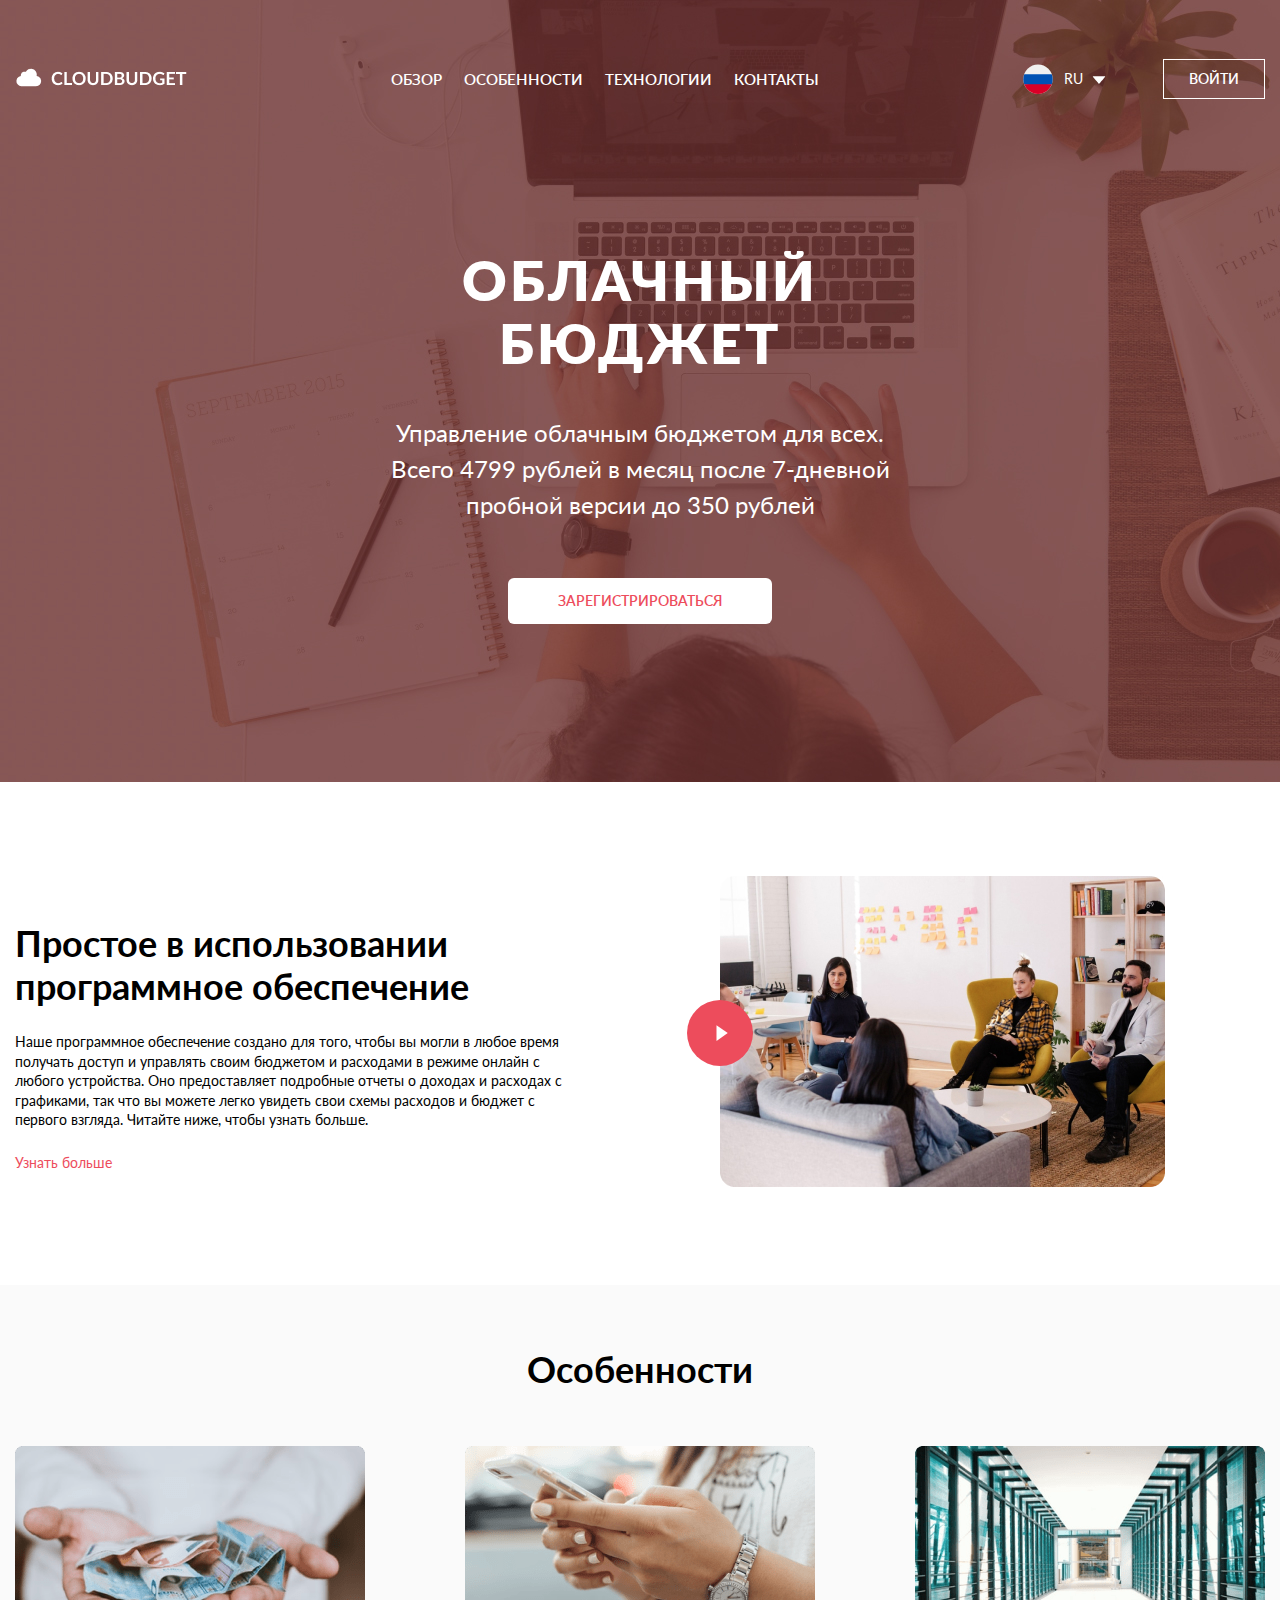
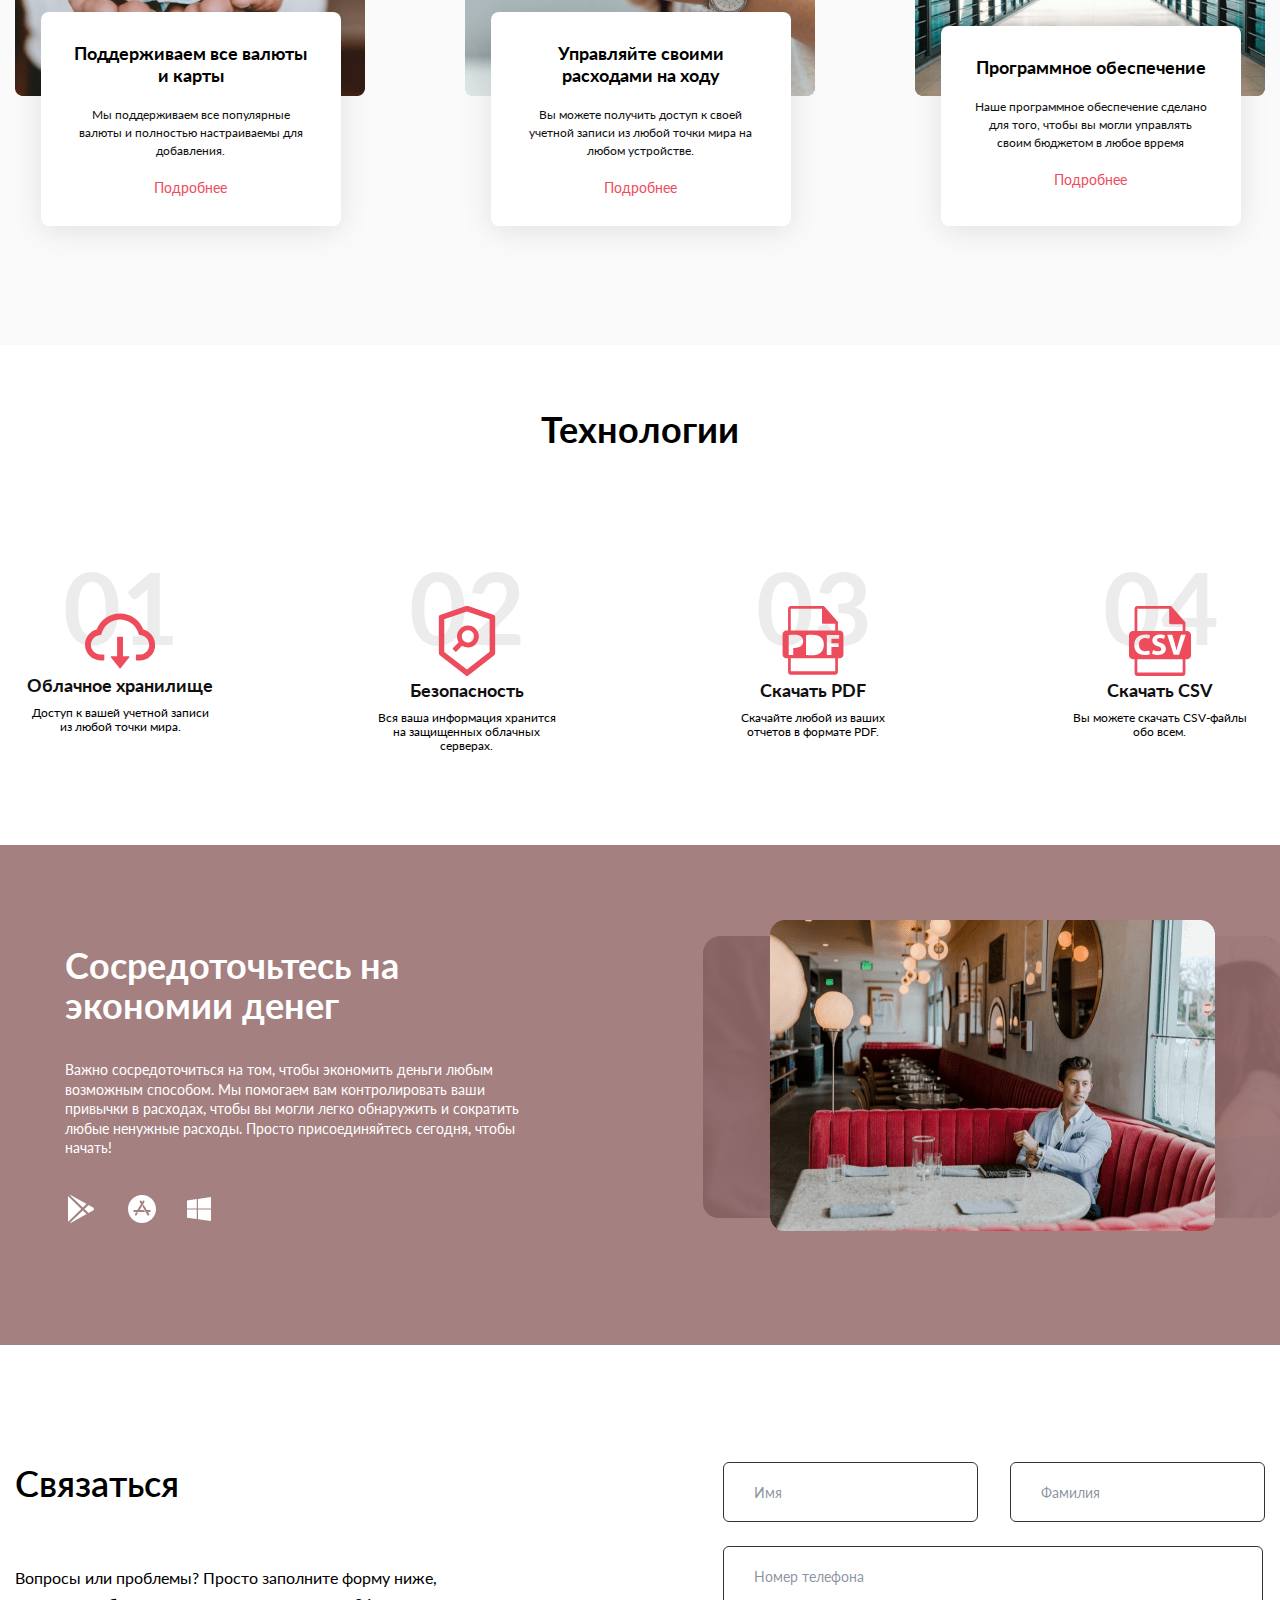
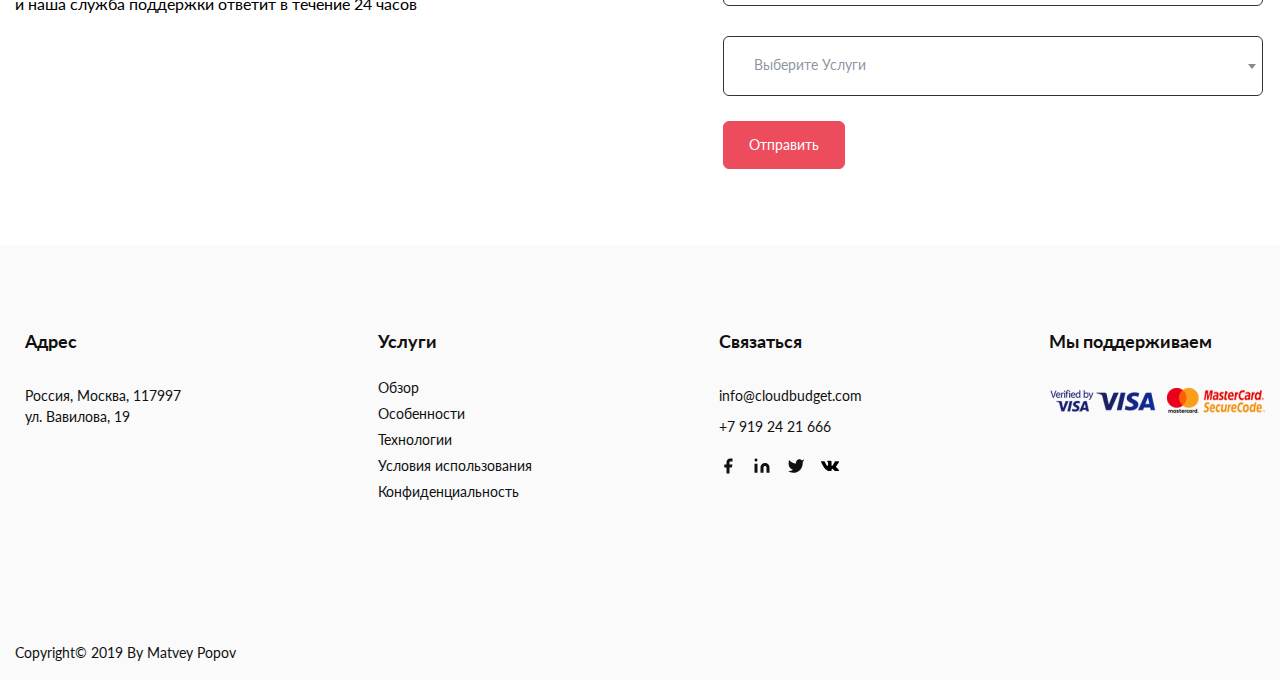
==== index-ru.html @ f01ffad4 "add localization" ====
<!DOCTYPE html>
<html lang="ru">

<head>
    <meta charset="UTF-8">
    <meta name="viewport" content="width=device-width, initial-scale=1.0">
    <meta http-equiv="X-UA-Compatible" content="ie=edge">
    <title>CloudBadget</title>
    <link href="https://fonts.googleapis.com/css?family=Lato:400,700,900&display=swap" rel="stylesheet">
    <link rel="stylesheet" href="css/select2.min.css">
    <link rel="stylesheet" href="css/normalize.css">
    <link rel="stylesheet" href="css/style.css">
</head>

<body>
    <div class="wrapper">
        <div class="content">
            <header class="header" style="background-image: url('img/content/header-bg.jpg');">
                <div class="container-fluid">
                    <div class="header__inner">
                        <a href="#"><img src="img/logo.png" alt="logotype" class="header__logo"></a>
                        <ul class="header__menu">
                            <li class="header__menu-item"><a href="#">Обзор</a></li>
                            <li class="header__menu-item"><a href="#">Особенности</a></li>
                            <li class="header__menu-item"><a href="#">Технологии</a></li>
                            <li class="header__menu-item"><a href="#">Контакты</a></li>
                        </ul>
                        <div class="flex-container">
                            <div class="header__localization">
                                <div class="header__localization-flag"><img src="img/content/russia.svg"
                                        alt="russia flag">
                                </div>
                                <span class="header__localization-lang">RU</span>
                                <div class="header__localization-arrow"><img src="img/arrow-down.png" alt="arrow-down">
                                </div>

                                <div class="dropdown-content">
                                    <div class="dropdown-flag"><img src="img/us-flag.svg" alt="usa flag">
                                    </div>
                                    <a href="index.html" class="dropdown-lang">EN</a>
                                </div>

                            </div>
                            <button class="header__btn btn" type="button">Войти</button>
                        </div>
                    </div>
                    <div class="header__info ru">
                        <div class="header__info-title ru">Облачный Бюджет</div>
                        <div class="header__info-text">
                            Управление облачным бюджетом для всех. <br>Всего 4799 рублей в месяц после 7-дневной пробной
                            версии до 350 рублей

                        </div>
                        <button type="button" class="header__info-btn btn ru">Зарегистрироваться</button>
                    </div>
                </div>
            </header>
            <section class="overview">
                <div class="container-fluid">
                    <div class="overview__inner">
                        <div class="overview__info ru">
                            <div class="overview__info-title">
                                Простое в использовании программное обеспечение
                            </div>
                            <div class="overview__info-text">
                                Наше программное обеспечение создано для того, чтобы вы могли в любое время получать
                                доступ и управлять своим бюджетом и расходами в режиме онлайн с любого устройства. Оно
                                предоставляет подробные отчеты о доходах и расходах с графиками, так что вы можете легко
                                увидеть свои схемы расходов и бюджет с первого взгляда. Читайте ниже, чтобы узнать
                                больше.
                            </div>
                            <a class="overview__info-link" href="#">Узнать больше</a>
                        </div>
                        <div class="overview__iframe">
                            <img class="overview__iframe-preview" src="img/content/video-bg.jpg" alt="preview">
                            <button class="overview__iframe-btn" type="button"></button>
                        </div>
                    </div>
                </div>
            </section>
            <section class="features">
                <div class="container-fluid">
                    <div class="title">
                        Особенности
                    </div>
                    <div class="features__items">

                        <div class="feature__item">
                            <img src="img/content/feature1.png" class="feature__item-img img">
                            <div class="feature__info">
                                <div class="feature__info-title">
                                    Поддерживаем все валюты и карты
                                </div>
                                <div class="feature__info-text">
                                    Мы поддерживаем все популярные валюты и полностью настраиваемы для добавления.
                                </div>
                                <a href="#" class="feature__info-link">Подробнее</a>
                            </div>
                        </div>

                        <div class="feature__item">
                            <img src="img/content/feature2.png" class="feature__item-img img">
                            <div class="feature__info">
                                <div class="feature__info-title">
                                    Управляйте своими расходами на ходу
                                </div>
                                <div class="feature__info-text">
                                    Вы можете получить доступ к своей учетной записи из любой точки мира на любом
                                    устройстве.
                                </div>
                                <a href="#" class="feature__info-link">Подробнее</a>
                            </div>
                        </div>

                        <div class="feature__item">
                            <img src="img/content/feature3.png" class="feature__item-img img">
                            <div class="feature__info">
                                <div class="feature__info-title">
                                    Программное обеспечение
                                </div>
                                <div class="feature__info-text">
                                    Наше программное обеспечение сделано для того, чтобы вы могли
                                    управлять своим бюджетом в любое врремя
                                </div>
                                <a href="#" class="feature__info-link">Подробнее</a>
                            </div>
                        </div>

                    </div>
                </div>
            </section>
            <section class="technology">
                <div class="container-fluid">
                    <div class="title technology-title">
                        Технологии
                    </div>
                    <div class="technology__items">

                        <div class="technology__item">
                            <span class="technology__item-number">01</span>
                            <img class="technology__item-img img" src="img/content/cloud.svg" alt="cloud storage">
                            <div class="technology__item-title ru">
                                Облачное хранилище
                            </div>
                            <div class="technology__item-text">
                                Доступ к вашей учетной записи из любой точки мира.
                            </div>
                        </div>

                        <div class="technology__item">
                            <span class="technology__item-number">02</span>
                            <img class="technology__item-img img" src="img/content/secure.svg" alt="cloud storage">
                            <div class="technology__item-title">
                                Безопасность
                            </div>
                            <div class="technology__item-text">
                                Вся ваша информация хранится на защищенных облачных серверах.
                            </div>
                        </div>

                        <div class="technology__item">
                            <span class="technology__item-number">03</span>
                            <img class="technology__item-img img" src="img/content/pdf.svg" alt="cloud storage">
                            <div class="technology__item-title">
                                Скачать PDF
                            </div>
                            <div class="technology__item-text">
                                Скачайте любой из ваших отчетов в формате PDF.
                            </div>
                        </div>

                        <div class="technology__item">
                            <span class="technology__item-number">04</span>
                            <img class="technology__item-img img" src="img/content/csv.svg" alt="cloud storage">
                            <div class="technology__item-title">
                                Скачать CSV
                            </div>
                            <div class="technology__item-text">
                                Вы можете скачать CSV-файлы обо всем.
                            </div>
                        </div>

                    </div>
                </div>
            </section>
            <section class="join">
                <div class="container-fluid">
                    <div class="join__inner">
                        <div class="join__info">
                            <div class="join__info-title">
                                Сосредоточьтесь на экономии денег
                            </div>
                            <div class="join__info-text">
                                Важно сосредоточиться на том, чтобы экономить деньги любым возможным способом. Мы
                                помогаем вам контролировать ваши привычки в расходах, чтобы вы могли легко обнаружить и
                                сократить любые ненужные расходы. Просто присоединяйтесь сегодня, чтобы начать!
                            </div>
                            <div class="join__info-icons">
                                <ul class="icons__list">
                                    <li style="background-image: url('img/content/google.svg');"
                                        class="icons__list-item"><a href="#"></a></li>
                                    <li style="background-image: url('img/content/apple.svg');"
                                        class="icons__list-item"><a href="#"></a></li>
                                    <li style="background-image: url('img/content/windows.svg'); width: 28px; height: 28px;"
                                        class="icons__list-item"><a href="#"></a></li>
                                </ul>
                            </div>
                        </div>
                        <div class="img-wrapper">
                            <img class="join__img-main" src="img/content/join1.png">
                        </div>
                    </div>
                </div>
            </section>
            <section class="contact">
                <div class="container-fluid">
                    <div class="contact__inner">
                        <div class="contact__info">
                            <div class="contact__info-title">
                                Связаться
                            </div>
                            <div class="contact__info-text ru">
                                Вопросы или проблемы? Просто заполните форму ниже, и наша служба поддержки ответит в
                                течение 24 часов
                            </div>
                        </div>
                        <form class="contact__form">

                            <label>
                                <input class="medium-field mr-1" type="text" placeholder="Имя">
                            </label>
                            <label>
                                <input class="medium-field" type="text" placeholder="Фамилия">
                            </label>

                            <label>
                                <input class="lg-field" type="tel" placeholder="Номер телефона" style="display: block">
                            </label>
                            <label>
                                <select name="Services" id="select" class="ru">
                                    <option value=""></option>
                                    <option value="overview">Обзор</option>
                                    <option value="features">Особенности</option>
                                    <option value="technology">Технологии</option>
                                </select>
                            </label>
                            <label>
                                <button class="contact__form-btn" type="submit" style="display:block">Отправить</button>
                            </label>
                        </form>
                    </div>
                </div>
            </section>
        </div>
        <div class="footer">
            <footer class="footer">
                <div class="container-fluid">
                    <div class="footer__inner">

                        <div class="footer__address">
                            <div class="footer-title">
                                Адрес
                            </div>
                            <div class="footer__address-text">
                                Россия, Москва, 117997 <br>
                                ул. Вавилова, 19 <br>
                            </div>
                        </div>

                        <div class="footer__services">
                            <div class="footer-title">
                                Услуги
                            </div>
                            <ul class="footer__services-menu">
                                <li class="services-menu__item"><a href="#">Обзор</a></li>
                                <li class="services-menu__item"><a href="#">Особенности</a></li>
                                <li class="services-menu__item"><a href="#">Технологии</a></li>
                                <li class="services-menu__item"><a href="#">Условия использования</a></li>
                                <li class="services-menu__item"><a href="#">
                                        Конфиденциальность</a></li>
                            </ul>
                        </div>

                        <div class="footer__contact">
                            <div class="footer-title">

                                Связаться
                            </div>
                            <div class="footer__contact-text">
                                info@cloudbudget.com
                            </div>
                            <div class="footer__contact-phone">
                                +7 919 24 21 666
                            </div>
                            <div class="footer__contact-icons">
                                <a class="footer__contact-icon" href="#"><img src="img/content/facebook.svg"
                                        alt="facebook"></a>
                                <a class="footer__contact-icon" href="#"><img src="img/content/linkedin.svg"
                                        alt="inkedin"></a>
                                <a class="footer__contact-icon" href="#"><img src="img/content/twitter.svg"
                                        alt="twitter"></a>
                                <a class="footer__contact-icon" href="#"><img src="img/content/vk.svg" alt="vk"></a>
                            </div>
                        </div>

                        <div class="footer__support">
                            <div class="footer-title">

                                Мы поддерживаем
                            </div>
                            <div class="footer__support-icons">
                                <img src="img/content/cards.png" alt="supported cards">
                            </div>
                        </div>

                    </div>
                    <p class="copyright">Copyright&copy; 2019 By Matvey Popov</p>
                </div>
            </footer>
        </div>
    </div>

    <script src="https://ajax.googleapis.com/ajax/libs/jquery/3.4.1/jquery.min.js"></script>
    <script src="js/select2.min.js"></script>
    <script src="js/main.js"></script>
</body>

</html>
---- css/style.css ----
html{-webkit-box-sizing:border-box;box-sizing:border-box;height:100%}*,:after,:before{-webkit-box-sizing:inherit;box-sizing:inherit}body{font-family:"Lato", sans-serif;font-weight:400;font-size:14px;height:100%}li{display:inline-block}ul{padding:0;margin:0}a{text-decoration:none;color:#ED4C5C}img{display:inline-block}.wrapper{display:-webkit-box;display:-ms-flexbox;display:flex;-webkit-box-orient:vertical;-webkit-box-direction:normal;-ms-flex-direction:column;flex-direction:column;min-height:100%}.content{-webkit-box-flex:1;-ms-flex:1 0 auto;flex:1 0 auto}.footer{-webkit-box-flex:0;-ms-flex:0 0 auto;flex:0 0 auto}.container-fluid{max-width:1440px;margin:0 auto;padding:0 15px}.title{font-size:36px;line-height:43px;font-weight:700;text-align:center;padding:63px 0 55px}.img{background-position:center center;background-size:cover;background-repeat:no-repeat}.mr-1{margin-right:28px}.footer-title{font-size:18px;line-height:22px;font-weight:700;margin-top:85px;margin-bottom:33px}.rotate{-webkit-transition:all 0.4s ease-in-out;-o-transition:all 0.4s ease-in-out;transition:all 0.4s ease-in-out;-webkit-transform:rotate(180deg);-ms-transform:rotate(180deg);transform:rotate(180deg)}.header{min-height:782px;background-position:center center;background-size:cover;background-repeat:no-repeat;color:#fff}.header__inner{display:-webkit-box;display:-ms-flexbox;display:flex;-webkit-box-pack:justify;-ms-flex-pack:justify;justify-content:space-between;-webkit-box-align:center;-ms-flex-align:center;align-items:center;padding-top:59px}.header__inner .flex-container{display:-webkit-box;display:-ms-flexbox;display:flex;-webkit-box-align:center;-ms-flex-align:center;align-items:center}.header__btn{padding:11px 25px;color:#fff;border:1px solid #fff;background-color:transparent;text-transform:uppercase;font-weight:600;cursor:pointer}.header__localization{position:relative;margin-right:55px;padding-right:25px;padding-left:42px}.header__localization .dropdown-content{padding-left:42px;display:-webkit-box;display:-ms-flexbox;display:flex;-webkit-box-align:center;-ms-flex-align:center;align-items:center;position:absolute;top:20px;left:0;margin-top:12px;max-width:120px;width:100%;height:50px;display:none}.header__localization .dropdown-content .dropdown-flag{position:absolute;left:0;width:32px;height:32px}.header__localization .dropdown-content .dropdown-lang{color:#fff;height:30px;display:-webkit-box;display:-ms-flexbox;display:flex;-webkit-box-align:center;-ms-flex-align:center;align-items:center}.header__localization-flag{position:absolute;top:-8px;left:0;width:32px;height:32px}.header__localization-arrow{position:absolute;top:0;right:0;width:18px;height:18px;-webkit-transition:-webkit-transform 0.3s ease-in;transition:-webkit-transform 0.3s ease-in;-o-transition:transform 0.3s ease-in;transition:transform 0.3s ease-in;transition:transform 0.3s ease-in, -webkit-transform 0.3s ease-in}.header__menu-item{text-transform:uppercase;line-height:17px;font-size:15px;vertical-align:center;font-weight:600}.header__menu-item a{color:#fff}.header__menu-item+.header__menu-item{margin-left:18px}.header__info{display:block;margin:0 auto;margin-top:177px;max-width:580px;text-align:center}.header__info.ru{margin-top:150px}.header__info-title.ru{font-size:55px}.header__info-title{font-size:72px;letter-spacing:0.05em;font-weight:800;text-transform:uppercase}.header__info-text{margin-top:39px;padding:0 15px;font-size:24px;line-height:150%}.header__info-btn{background-color:#fff;border:none;padding:15px 50px;text-transform:uppercase;border-radius:6px;margin-top:55px;color:#ED4C5C;font-weight:600;cursor:pointer}.overview__inner{display:-webkit-box;display:-ms-flexbox;display:flex;-webkit-box-pack:justify;-ms-flex-pack:justify;justify-content:space-between;padding-bottom:95px}.overview__info{max-width:445px}.overview__info.ru{max-width:550px}.overview__info-title{font-size:36px;line-height:43px;font-weight:700;margin-top:140px}.overview__info-text{line-height:140%;margin-top:24px;margin-bottom:25px}.overview__iframe{margin-top:94px;position:relative;margin-right:100px}.overview__iframe-btn{position:absolute;padding:0;width:66px;height:66px;border:none;border-radius:50%;background-color:#ED4C5C;left:0;top:50%;cursor:pointer;-webkit-transform:translate(-50%, -50%);-ms-transform:translate(-50%, -50%);transform:translate(-50%, -50%)}.overview__iframe-btn:before{content:'';position:absolute;background-image:url("../img/content/video-play.svg");background-repeat:no-repeat;background-position:center;width:18px;height:18px;top:24px;left:26px}.features{min-height:660px;background-color:#fafafa}.features__items{display:-webkit-box;display:-ms-flexbox;display:flex;-webkit-box-pack:justify;-ms-flex-pack:justify;justify-content:space-between}.features .feature__item{position:relative;display:inline-block}.features .feature__info{max-width:300px;min-height:200px;padding:30px 32px;text-align:center;background-color:#fff;-webkit-box-shadow:0px 5px 30px rgba(0, 0, 0, 0.1);box-shadow:0px 5px 30px rgba(0, 0, 0, 0.1);border-radius:8px;position:absolute;bottom:-50%;right:7%}.features .feature__info-title{font-size:18px;line-height:22px;font-weight:700;margin-bottom:20px}.features .feature__info-text{font-size:12px;line-height:150%;color:#101010;margin-bottom:20px}.technology{min-height:500px}.technology-title{margin-bottom:100px}.technology__items{display:-webkit-box;display:-ms-flexbox;display:flex;-webkit-box-pack:justify;-ms-flex-pack:justify;justify-content:space-between}.technology__item{max-width:210px;padding:0 10px;text-align:center;position:relative}.technology__item-img{width:70px;height:70px}.technology__item-title.ru{margin-top:-5px}.technology__item-title{font-size:18px;line-height:22px;font-weight:700;color:#101010}.technology__item-text{margin-top:10px;font-size:12px;line-height:14px}.technology__item-number{color:rgba(16, 16, 16, 0.08);font-size:100px;line-height:120px;font-weight:700;position:absolute;bottom:59%;right:22%;z-index:-1}.join{min-height:500px;background-color:rgba(134, 86, 86, 0.75);padding-right:50px;padding-left:50px}.join__inner{display:-webkit-box;display:-ms-flexbox;display:flex;-webkit-box-pack:justify;-ms-flex-pack:justify;justify-content:space-between;position:relative}.join__inner .img-wrapper{position:relative;margin-top:75px}.join__inner .img-wrapper:after,.join__inner .img-wrapper:before{content:'';position:absolute;background-repeat:no-repeat;background-size:cover;width:100%;height:90%;left:-15%;bottom:5%;z-index:-1;border-radius:15px}.join__inner .img-wrapper:before{left:-15%;bottom:5%;background-image:url("../img/content/join2.png")}.join__inner .img-wrapper:after{left:15%;bottom:5%;background-image:url("../img/content/join3.png")}.join__info{max-width:455px;margin-top:100px;color:#fff}.join__info-title{font-size:36px;line-height:40px;font-weight:700;margin-bottom:35px}.join__info-text{line-height:140%;margin-bottom:35px}.join__info-icons ul li a{display:block;height:32px}.join__info-icons .icons__list .icons__list-item{width:32px;height:32px;background-repeat:no-repeat}.join__info-icons .icons__list li+li{margin-left:25px}.contact{min-height:500px}.contact__inner{display:-webkit-box;display:-ms-flexbox;display:flex;-webkit-box-pack:justify;-ms-flex-pack:justify;justify-content:space-between;padding-top:117px}.contact__info{max-width:425px}.contact__info-title{font-weight:600;font-size:36px;line-height:43px}.contact__info-text.ru{font-size:16px;line-height:160%}.contact__info-text{font-size:15px;line-height:150%;margin-top:60px}.contact__form-btn{background-color:#ED4C5C;border:1.5px solid #ED4C5C;border-radius:6px;padding:15px 25px;margin-top:25px;color:#fff;cursor:pointer}.contact__form .medium-field{width:255px;padding-left:30px}.contact__form .lg-field{width:540px;margin-top:24px;padding-left:30px}.contact__form input,.contact__form select{border:1px solid #333333;border-radius:6px;height:60px}.contact__form input::-webkit-input-placeholder{color:rgba(19, 39, 67, 0.5)}.contact__form input:-ms-input-placeholder{color:rgba(19, 39, 67, 0.5)}.contact__form input::-ms-input-placeholder{color:rgba(19, 39, 67, 0.5)}.contact__form input::placeholder{color:rgba(19, 39, 67, 0.5)}.footer{min-height:435px;background-color:#fafafa;color:#101010;line-height:150%}.footer__inner{display:-webkit-box;display:-ms-flexbox;display:flex;-webkit-box-pack:justify;-ms-flex-pack:justify;justify-content:space-between}.footer__address{max-width:235px;padding:0 10px}.footer__services{max-width:225px}.footer__services .footer-title{margin-bottom:25px}.footer__services-menu .services-menu__item{display:block}.footer__services-menu .services-menu__item+.services-menu__item{margin-top:5px}.footer__services-menu .services-menu__item a{color:#101010}.footer__contact-phone{margin-top:10px}.footer__contact-icons{margin-top:20px}.footer__contact-icons a:not(:last-of-type){margin-right:12px}.footer__contact-icons a img{width:18px;height:18px}.footer__contact{max-width:180px}.footer .copyright{margin-top:140px}.select2-container--default .select2-selection--single{width:540px;height:60px;position:relative;margin-top:30px;border:1px solid #333333;border-radius:6px}.select2-container--default .select2-selection--single .select2-selection__arrow{right:0;top:50%;-webkit-transform:translateY(-50%);-ms-transform:translateY(-50%);transform:translateY(-50%)}.select2-container .select2-selection--single .select2-selection__rendered{padding-left:30px;line-height:24px;padding-top:16px}.select2-search--dropdown{display:none}.select2-container--default .select2-selection--single .select2-selection__placeholder{color:rgba(19, 39, 67, 0.5)}.select2-container--default .select2-results__option--highlighted[aria-selected]{display:block}
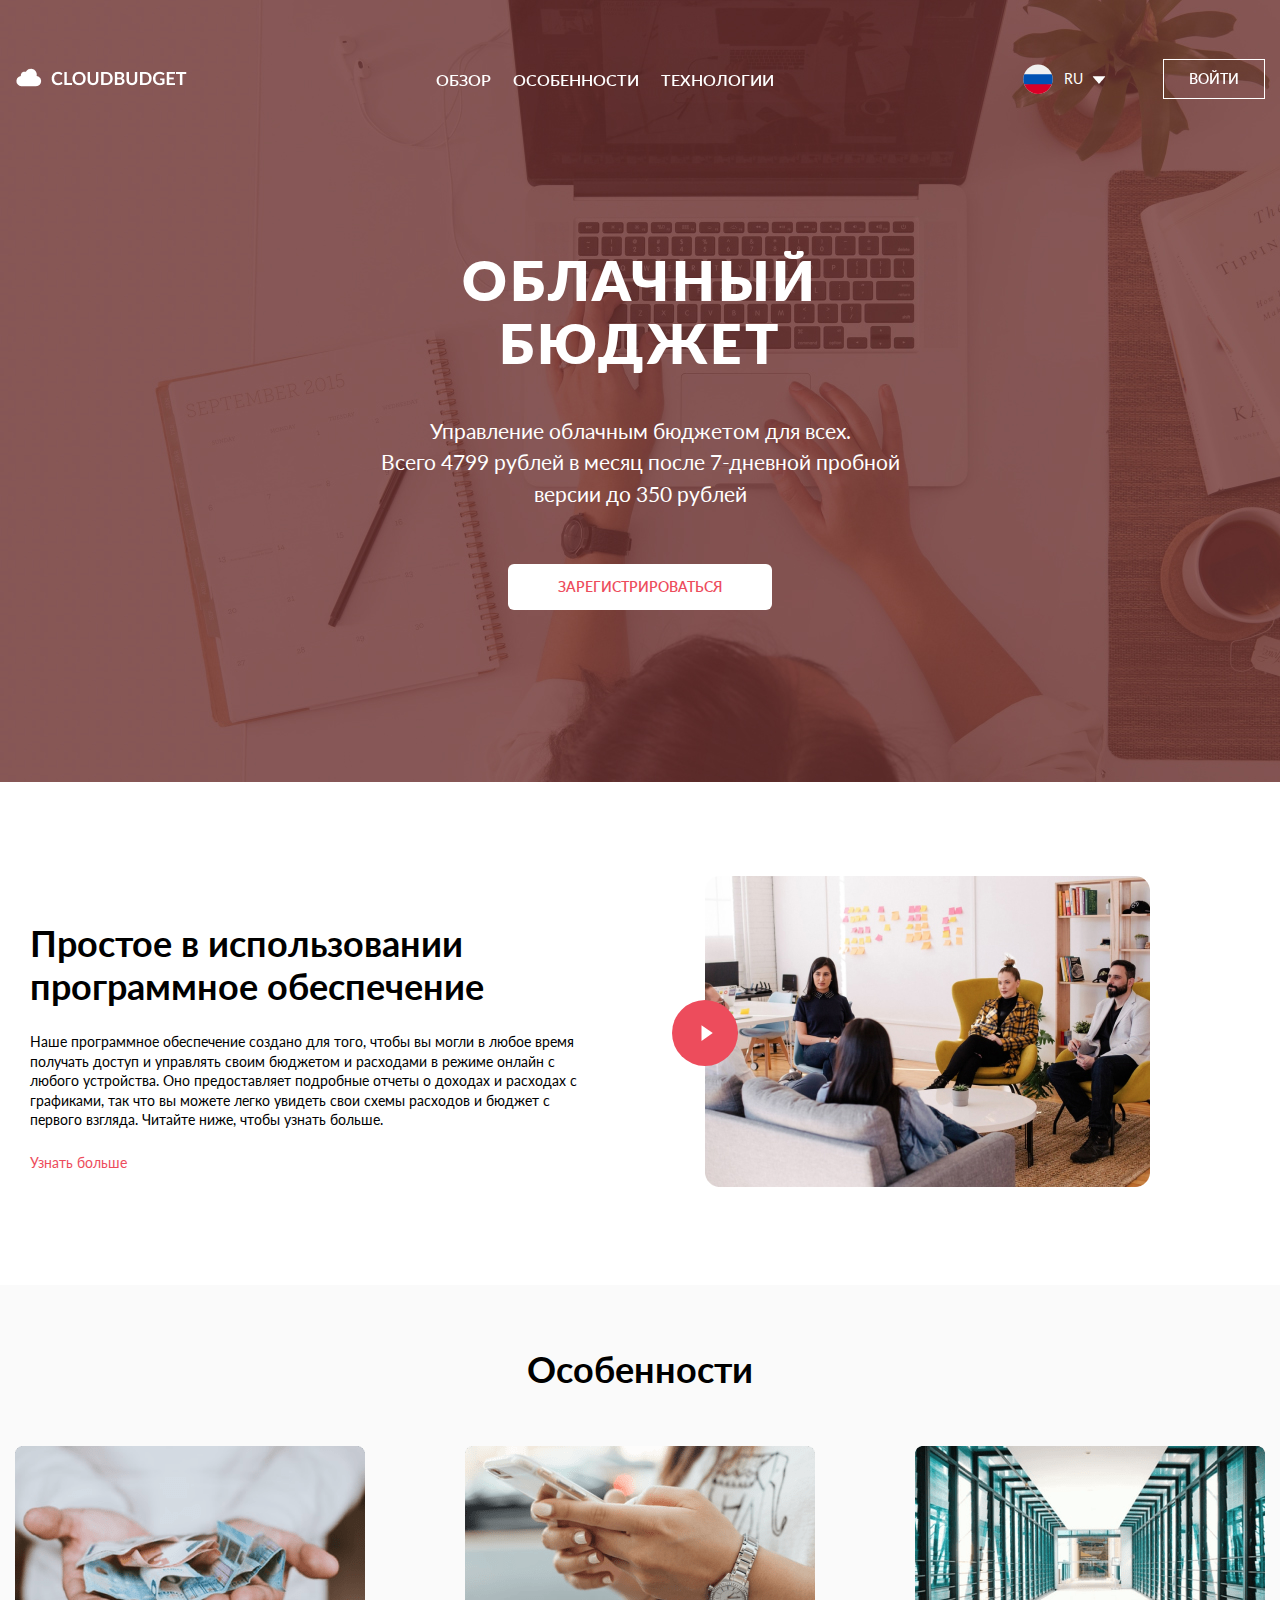
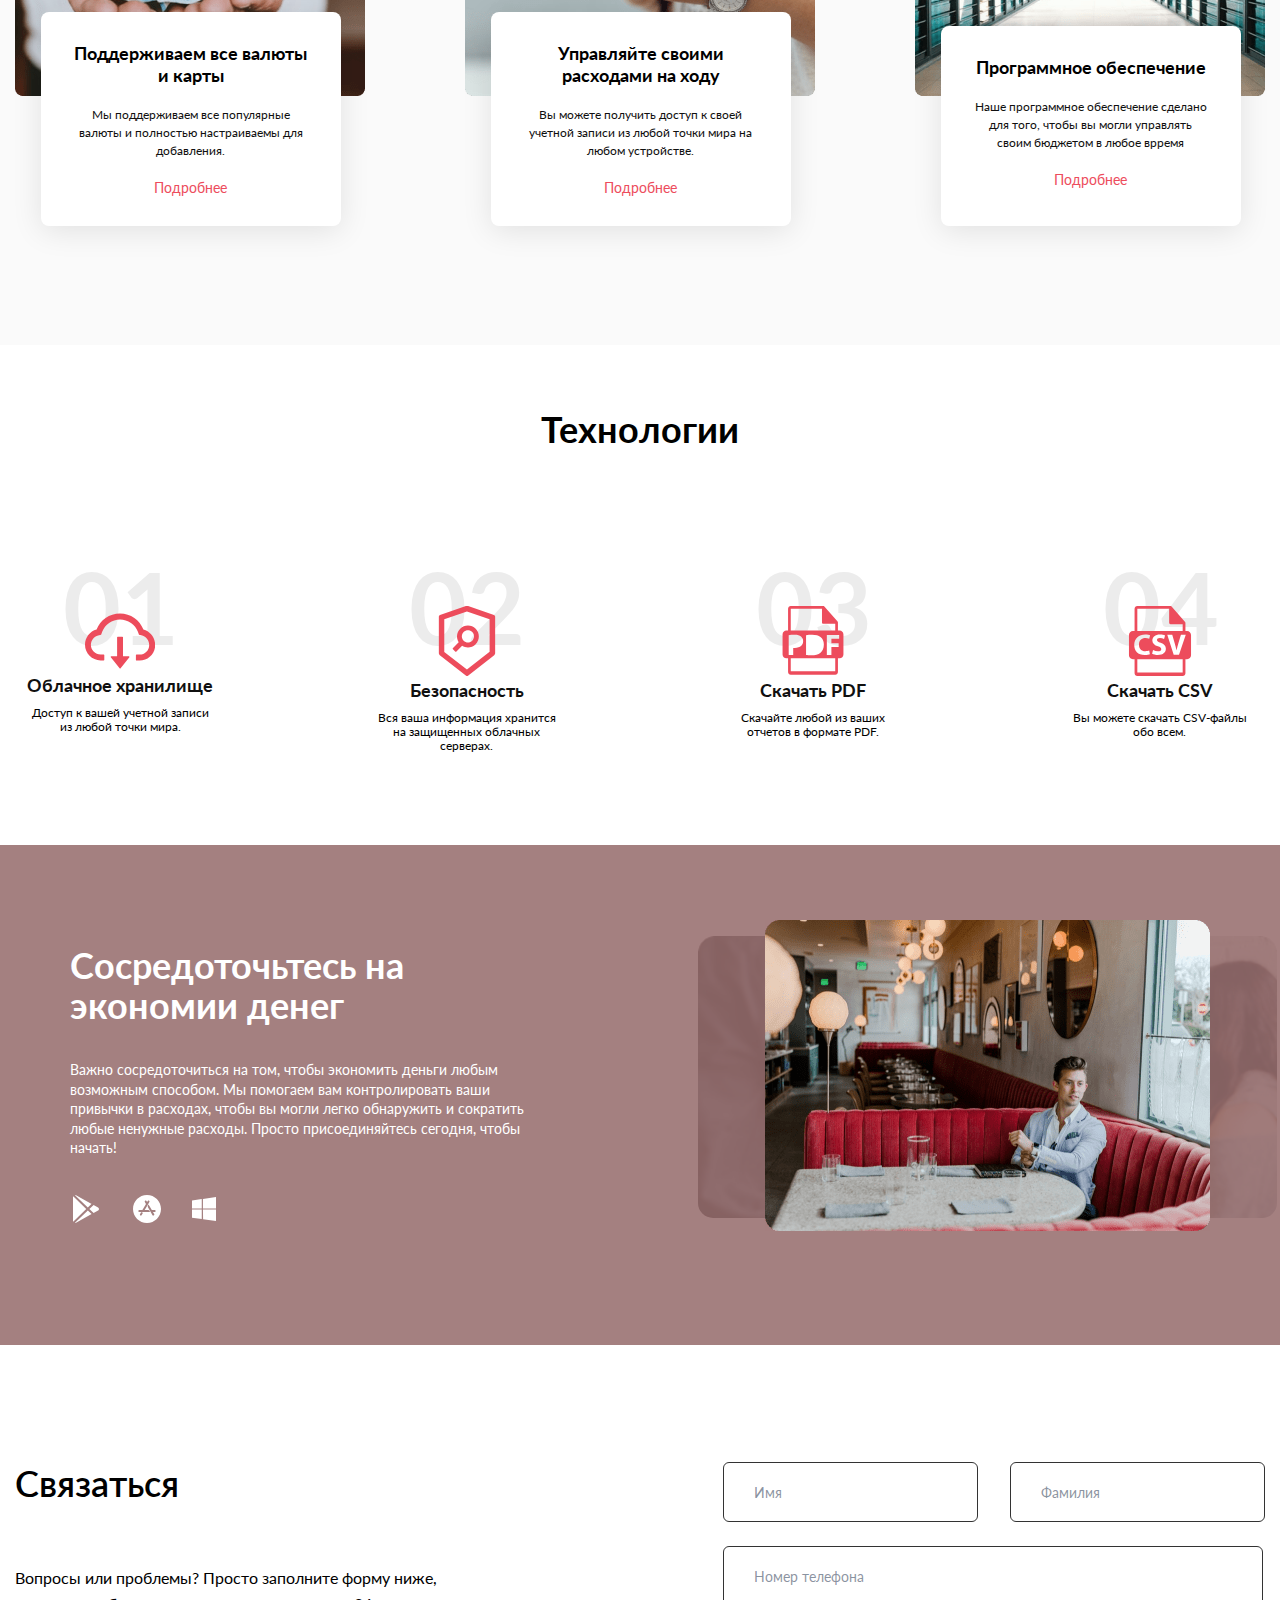
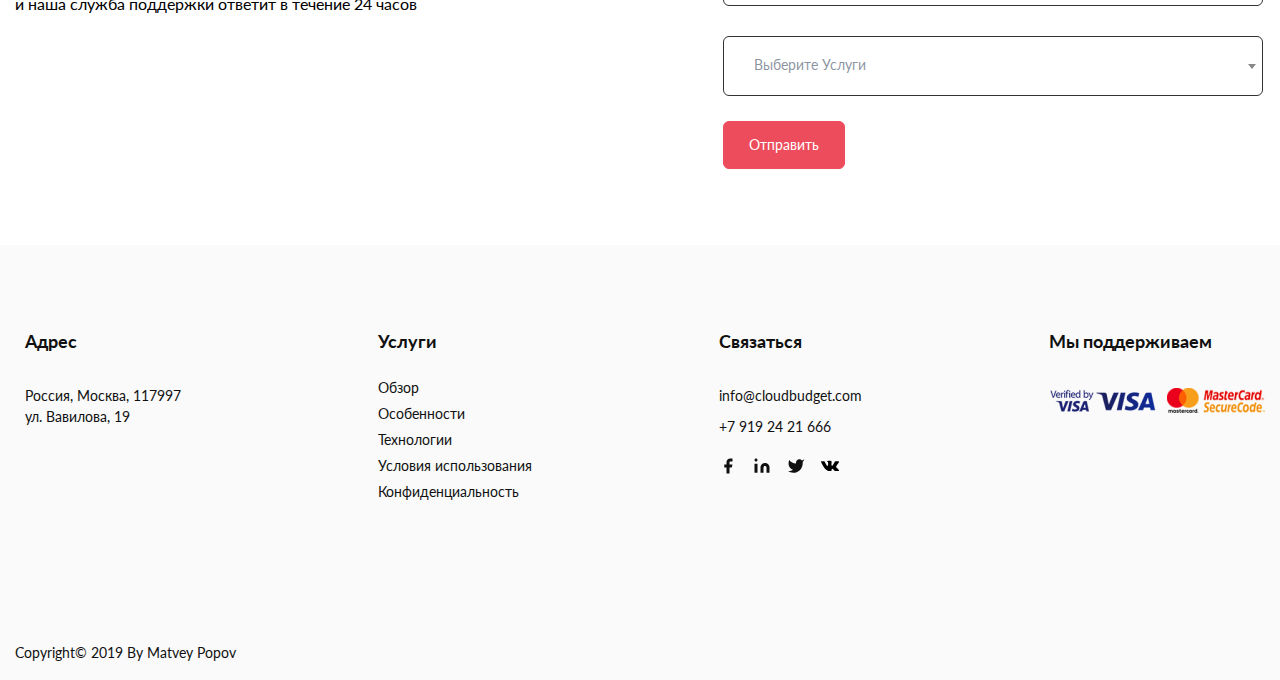
==== commit c92293e3: "adaptive done" ====
--- a/index-ru.html
+++ b/index-ru.html
@@ -8,7 +8,7 @@
     <title>CloudBadget</title>
     <link href="https://fonts.googleapis.com/css?family=Lato:400,700,900&display=swap" rel="stylesheet">
     <link rel="stylesheet" href="css/select2.min.css">
-    <link rel="stylesheet" href="css/normalize.css">
+    <link rel="stylesheet" href="css/animate.css">
     <link rel="stylesheet" href="css/style.css">
 </head>
 
@@ -19,12 +19,20 @@
                 <div class="container-fluid">
                     <div class="header__inner">
                         <a href="#"><img src="img/logo.png" alt="logotype" class="header__logo"></a>
-                        <ul class="header__menu">
-                            <li class="header__menu-item"><a href="#">Обзор</a></li>
-                            <li class="header__menu-item"><a href="#">Особенности</a></li>
-                            <li class="header__menu-item"><a href="#">Технологии</a></li>
-                            <li class="header__menu-item"><a href="#">Контакты</a></li>
-                        </ul>
+                        <nav class="navigation">
+                            <div class="burger">
+                                <span></span>
+                            </div>
+                            <ul class="header__menu">
+                                <li class="header__menu-item hvr-underline-from-left"><a href="#overview">Обзор</a></li>
+                                <li class="header__menu-item hvr-underline-from-left"><a
+                                        href="#features">Особенности</a></li>
+                                <li class="header__menu-item hvr-underline-from-left"><a
+                                        href="#technology">Технологии</a></li>
+                                <li class="header__menu-item hvr-underline-from-left"><a href="#contact">Контакты</a>
+                                </li>
+                            </ul>
+                        </nav>
                         <div class="flex-container">
                             <div class="header__localization">
                                 <div class="header__localization-flag"><img src="img/content/russia.svg"
@@ -41,7 +49,7 @@
                                 </div>
 
                             </div>
-                            <button class="header__btn btn" type="button">Войти</button>
+                            <button class="header__btn btn hvr-bounce-to-bottom" type="button">Войти</button>
                         </div>
                     </div>
                     <div class="header__info ru">
@@ -51,11 +59,12 @@
                             версии до 350 рублей
 
                         </div>
-                        <button type="button" class="header__info-btn btn ru">Зарегистрироваться</button>
+                        <button type="button"
+                            class="header__info-btn btn ru animated pulse infinite medium">Зарегистрироваться</button>
                     </div>
                 </div>
             </header>
-            <section class="overview">
+            <section class="overview" id="overview">
                 <div class="container-fluid">
                     <div class="overview__inner">
                         <div class="overview__info ru">
@@ -78,7 +87,7 @@
                     </div>
                 </div>
             </section>
-            <section class="features">
+            <section class="features" id="features">
                 <div class="container-fluid">
                     <div class="title">
                         Особенности
@@ -129,7 +138,7 @@
                     </div>
                 </div>
             </section>
-            <section class="technology">
+            <section class="technology" id="technology">
                 <div class="container-fluid">
                     <div class="title technology-title">
                         Технологии
@@ -212,7 +221,7 @@
                     </div>
                 </div>
             </section>
-            <section class="contact">
+            <section class="contact" id="contact">
                 <div class="container-fluid">
                     <div class="contact__inner">
                         <div class="contact__info">
@@ -320,6 +329,15 @@
         </div>
     </div>
 
+    <a href="#" class="back-to-top">
+        <svg class="svg animated infinite slow fadeInUp" xmlns="http://www.w3.org/2000/svg" viewBox="0 0 448 512">
+            <path
+                d="M34.9 289.5l-22.2-22.2c-9.4-9.4-9.4-24.6 0-33.9L207 39c9.4-9.4 24.6-9.4 33.9 0l194.3 194.3c9.4 9.4 9.4 24.6 0 33.9L413 289.4c-9.5 9.5-25 9.3-34.3-.4L264 168.6V456c0 13.3-10.7 24-24 24h-32c-13.3 0-24-10.7-24-24V168.6L69.2 289.1c-9.3 9.8-24.8 10-34.3.4z">
+            </path>
+
+        </svg>
+    </a>
+
     <script src="https://ajax.googleapis.com/ajax/libs/jquery/3.4.1/jquery.min.js"></script>
     <script src="js/select2.min.js"></script>
     <script src="js/main.js"></script>
--- a/css/style.css
+++ b/css/style.css
@@ -1 +1 @@
-html{-webkit-box-sizing:border-box;box-sizing:border-box;height:100%}*,:after,:before{-webkit-box-sizing:inherit;box-sizing:inherit}body{font-family:"Lato", sans-serif;font-weight:400;font-size:14px;height:100%}li{display:inline-block}ul{padding:0;margin:0}a{text-decoration:none;color:#ED4C5C}img{display:inline-block}.wrapper{display:-webkit-box;display:-ms-flexbox;display:flex;-webkit-box-orient:vertical;-webkit-box-direction:normal;-ms-flex-direction:column;flex-direction:column;min-height:100%}.content{-webkit-box-flex:1;-ms-flex:1 0 auto;flex:1 0 auto}.footer{-webkit-box-flex:0;-ms-flex:0 0 auto;flex:0 0 auto}.container-fluid{max-width:1440px;margin:0 auto;padding:0 15px}.title{font-size:36px;line-height:43px;font-weight:700;text-align:center;padding:63px 0 55px}.img{background-position:center center;background-size:cover;background-repeat:no-repeat}.mr-1{margin-right:28px}.footer-title{font-size:18px;line-height:22px;font-weight:700;margin-top:85px;margin-bottom:33px}.rotate{-webkit-transition:all 0.4s ease-in-out;-o-transition:all 0.4s ease-in-out;transition:all 0.4s ease-in-out;-webkit-transform:rotate(180deg);-ms-transform:rotate(180deg);transform:rotate(180deg)}.header{min-height:782px;background-position:center center;background-size:cover;background-repeat:no-repeat;color:#fff}.header__inner{display:-webkit-box;display:-ms-flexbox;display:flex;-webkit-box-pack:justify;-ms-flex-pack:justify;justify-content:space-between;-webkit-box-align:center;-ms-flex-align:center;align-items:center;padding-top:59px}.header__inner .flex-container{display:-webkit-box;display:-ms-flexbox;display:flex;-webkit-box-align:center;-ms-flex-align:center;align-items:center}.header__btn{padding:11px 25px;color:#fff;border:1px solid #fff;background-color:transparent;text-transform:uppercase;font-weight:600;cursor:pointer}.header__localization{position:relative;margin-right:55px;padding-right:25px;padding-left:42px}.header__localization .dropdown-content{padding-left:42px;display:-webkit-box;display:-ms-flexbox;display:flex;-webkit-box-align:center;-ms-flex-align:center;align-items:center;position:absolute;top:20px;left:0;margin-top:12px;max-width:120px;width:100%;height:50px;display:none}.header__localization .dropdown-content .dropdown-flag{position:absolute;left:0;width:32px;height:32px}.header__localization .dropdown-content .dropdown-lang{color:#fff;height:30px;display:-webkit-box;display:-ms-flexbox;display:flex;-webkit-box-align:center;-ms-flex-align:center;align-items:center}.header__localization-flag{position:absolute;top:-8px;left:0;width:32px;height:32px}.header__localization-arrow{position:absolute;top:0;right:0;width:18px;height:18px;-webkit-transition:-webkit-transform 0.3s ease-in;transition:-webkit-transform 0.3s ease-in;-o-transition:transform 0.3s ease-in;transition:transform 0.3s ease-in;transition:transform 0.3s ease-in, -webkit-transform 0.3s ease-in}.header__menu-item{text-transform:uppercase;line-height:17px;font-size:15px;vertical-align:center;font-weight:600}.header__menu-item a{color:#fff}.header__menu-item+.header__menu-item{margin-left:18px}.header__info{display:block;margin:0 auto;margin-top:177px;max-width:580px;text-align:center}.header__info.ru{margin-top:150px}.header__info-title.ru{font-size:55px}.header__info-title{font-size:72px;letter-spacing:0.05em;font-weight:800;text-transform:uppercase}.header__info-text{margin-top:39px;padding:0 15px;font-size:24px;line-height:150%}.header__info-btn{background-color:#fff;border:none;padding:15px 50px;text-transform:uppercase;border-radius:6px;margin-top:55px;color:#ED4C5C;font-weight:600;cursor:pointer}.overview__inner{display:-webkit-box;display:-ms-flexbox;display:flex;-webkit-box-pack:justify;-ms-flex-pack:justify;justify-content:space-between;padding-bottom:95px}.overview__info{max-width:445px}.overview__info.ru{max-width:550px}.overview__info-title{font-size:36px;line-height:43px;font-weight:700;margin-top:140px}.overview__info-text{line-height:140%;margin-top:24px;margin-bottom:25px}.overview__iframe{margin-top:94px;position:relative;margin-right:100px}.overview__iframe-btn{position:absolute;padding:0;width:66px;height:66px;border:none;border-radius:50%;background-color:#ED4C5C;left:0;top:50%;cursor:pointer;-webkit-transform:translate(-50%, -50%);-ms-transform:translate(-50%, -50%);transform:translate(-50%, -50%)}.overview__iframe-btn:before{content:'';position:absolute;background-image:url("../img/content/video-play.svg");background-repeat:no-repeat;background-position:center;width:18px;height:18px;top:24px;left:26px}.features{min-height:660px;background-color:#fafafa}.features__items{display:-webkit-box;display:-ms-flexbox;display:flex;-webkit-box-pack:justify;-ms-flex-pack:justify;justify-content:space-between}.features .feature__item{position:relative;display:inline-block}.features .feature__info{max-width:300px;min-height:200px;padding:30px 32px;text-align:center;background-color:#fff;-webkit-box-shadow:0px 5px 30px rgba(0, 0, 0, 0.1);box-shadow:0px 5px 30px rgba(0, 0, 0, 0.1);border-radius:8px;position:absolute;bottom:-50%;right:7%}.features .feature__info-title{font-size:18px;line-height:22px;font-weight:700;margin-bottom:20px}.features .feature__info-text{font-size:12px;line-height:150%;color:#101010;margin-bottom:20px}.technology{min-height:500px}.technology-title{margin-bottom:100px}.technology__items{display:-webkit-box;display:-ms-flexbox;display:flex;-webkit-box-pack:justify;-ms-flex-pack:justify;justify-content:space-between}.technology__item{max-width:210px;padding:0 10px;text-align:center;position:relative}.technology__item-img{width:70px;height:70px}.technology__item-title.ru{margin-top:-5px}.technology__item-title{font-size:18px;line-height:22px;font-weight:700;color:#101010}.technology__item-text{margin-top:10px;font-size:12px;line-height:14px}.technology__item-number{color:rgba(16, 16, 16, 0.08);font-size:100px;line-height:120px;font-weight:700;position:absolute;bottom:59%;right:22%;z-index:-1}.join{min-height:500px;background-color:rgba(134, 86, 86, 0.75);padding-right:50px;padding-left:50px}.join__inner{display:-webkit-box;display:-ms-flexbox;display:flex;-webkit-box-pack:justify;-ms-flex-pack:justify;justify-content:space-between;position:relative}.join__inner .img-wrapper{position:relative;margin-top:75px}.join__inner .img-wrapper:after,.join__inner .img-wrapper:before{content:'';position:absolute;background-repeat:no-repeat;background-size:cover;width:100%;height:90%;left:-15%;bottom:5%;z-index:-1;border-radius:15px}.join__inner .img-wrapper:before{left:-15%;bottom:5%;background-image:url("../img/content/join2.png")}.join__inner .img-wrapper:after{left:15%;bottom:5%;background-image:url("../img/content/join3.png")}.join__info{max-width:455px;margin-top:100px;color:#fff}.join__info-title{font-size:36px;line-height:40px;font-weight:700;margin-bottom:35px}.join__info-text{line-height:140%;margin-bottom:35px}.join__info-icons ul li a{display:block;height:32px}.join__info-icons .icons__list .icons__list-item{width:32px;height:32px;background-repeat:no-repeat}.join__info-icons .icons__list li+li{margin-left:25px}.contact{min-height:500px}.contact__inner{display:-webkit-box;display:-ms-flexbox;display:flex;-webkit-box-pack:justify;-ms-flex-pack:justify;justify-content:space-between;padding-top:117px}.contact__info{max-width:425px}.contact__info-title{font-weight:600;font-size:36px;line-height:43px}.contact__info-text.ru{font-size:16px;line-height:160%}.contact__info-text{font-size:15px;line-height:150%;margin-top:60px}.contact__form-btn{background-color:#ED4C5C;border:1.5px solid #ED4C5C;border-radius:6px;padding:15px 25px;margin-top:25px;color:#fff;cursor:pointer}.contact__form .medium-field{width:255px;padding-left:30px}.contact__form .lg-field{width:540px;margin-top:24px;padding-left:30px}.contact__form input,.contact__form select{border:1px solid #333333;border-radius:6px;height:60px}.contact__form input::-webkit-input-placeholder{color:rgba(19, 39, 67, 0.5)}.contact__form input:-ms-input-placeholder{color:rgba(19, 39, 67, 0.5)}.contact__form input::-ms-input-placeholder{color:rgba(19, 39, 67, 0.5)}.contact__form input::placeholder{color:rgba(19, 39, 67, 0.5)}.footer{min-height:435px;background-color:#fafafa;color:#101010;line-height:150%}.footer__inner{display:-webkit-box;display:-ms-flexbox;display:flex;-webkit-box-pack:justify;-ms-flex-pack:justify;justify-content:space-between}.footer__address{max-width:235px;padding:0 10px}.footer__services{max-width:225px}.footer__services .footer-title{margin-bottom:25px}.footer__services-menu .services-menu__item{display:block}.footer__services-menu .services-menu__item+.services-menu__item{margin-top:5px}.footer__services-menu .services-menu__item a{color:#101010}.footer__contact-phone{margin-top:10px}.footer__contact-icons{margin-top:20px}.footer__contact-icons a:not(:last-of-type){margin-right:12px}.footer__contact-icons a img{width:18px;height:18px}.footer__contact{max-width:180px}.footer .copyright{margin-top:140px}.select2-container--default .select2-selection--single{width:540px;height:60px;position:relative;margin-top:30px;border:1px solid #333333;border-radius:6px}.select2-container--default .select2-selection--single .select2-selection__arrow{right:0;top:50%;-webkit-transform:translateY(-50%);-ms-transform:translateY(-50%);transform:translateY(-50%)}.select2-container .select2-selection--single .select2-selection__rendered{padding-left:30px;line-height:24px;padding-top:16px}.select2-search--dropdown{display:none}.select2-container--default .select2-selection--single .select2-selection__placeholder{color:rgba(19, 39, 67, 0.5)}.select2-container--default .select2-results__option--highlighted[aria-selected]{display:block}+html{line-height:1.15;-webkit-text-size-adjust:100%}body{margin:0}main{display:block}h1{font-size:2em;margin:0.67em 0}hr{-webkit-box-sizing:content-box;box-sizing:content-box;height:0;overflow:visible}pre{font-family:monospace, monospace;font-size:1em}a{background-color:transparent}abbr[title]{border-bottom:none;text-decoration:underline;-webkit-text-decoration:underline dotted;text-decoration:underline dotted}b,strong{font-weight:bolder}code,kbd,samp{font-family:monospace, monospace;font-size:1em}small{font-size:80%}sub,sup{font-size:75%;line-height:0;position:relative;vertical-align:baseline}sub{bottom:-0.25em}sup{top:-0.5em}img{border-style:none}button,input,optgroup,select,textarea{font-family:inherit;font-size:100%;line-height:1.15;margin:0}button,input{overflow:visible}button,select{text-transform:none}[type=button],[type=reset],[type=submit],button{-webkit-appearance:button}[type=button]::-moz-focus-inner,[type=reset]::-moz-focus-inner,[type=submit]::-moz-focus-inner,button::-moz-focus-inner{border-style:none;padding:0}[type=button]:-moz-focusring,[type=reset]:-moz-focusring,[type=submit]:-moz-focusring,button:-moz-focusring{outline:1px dotted ButtonText}fieldset{padding:0.35em 0.75em 0.625em}legend{-webkit-box-sizing:border-box;box-sizing:border-box;color:inherit;display:table;max-width:100%;padding:0;white-space:normal}progress{vertical-align:baseline}textarea{overflow:auto}[type=checkbox],[type=radio]{-webkit-box-sizing:border-box;box-sizing:border-box;padding:0}[type=number]::-webkit-inner-spin-button,[type=number]::-webkit-outer-spin-button{height:auto}[type=search]{-webkit-appearance:textfield;outline-offset:-2px}[type=search]::-webkit-search-decoration{-webkit-appearance:none}::-webkit-file-upload-button{-webkit-appearance:button;font:inherit}details{display:block}summary{display:list-item}template{display:none}[hidden]{display:none}html{-webkit-box-sizing:border-box;box-sizing:border-box;height:100%}*,:after,:before{-webkit-box-sizing:inherit;box-sizing:inherit}body{font-family:"Lato", sans-serif;font-weight:400;font-size:14px;height:100%}li{display:inline-block}ul{padding:0;margin:0}a{text-decoration:none;color:#ED4C5C}img{display:inline-block}.wrapper{display:-webkit-box;display:-ms-flexbox;display:flex;-webkit-box-orient:vertical;-webkit-box-direction:normal;-ms-flex-direction:column;flex-direction:column;min-height:100%}.content{-webkit-box-flex:1;-ms-flex:1 0 auto;flex:1 0 auto}.footer{-webkit-box-flex:0;-ms-flex:0 0 auto;flex:0 0 auto}.container-fluid{max-width:1440px;margin:0 auto;padding:0 15px}.title{font-size:36px;line-height:43px;font-weight:700;text-align:center;padding:63px 0 55px}.img{background-position:center center;background-size:cover;background-repeat:no-repeat}.select2{width:100%!important}.mr-1{margin-right:28px}.footer-title{font-size:18px;line-height:22px;font-weight:700;margin-top:85px;margin-bottom:33px}.rotate{-webkit-transition:all 0.4s ease-in-out;-o-transition:all 0.4s ease-in-out;transition:all 0.4s ease-in-out;-webkit-transform:rotate(180deg);-ms-transform:rotate(180deg);transform:rotate(180deg)}svg{position:fixed;right:10px;bottom:200px;width:42px;height:42px;border-radius:50%;fill:rgba(0, 0, 0, 0.6);display:none}svg:hover{fill:rgba(0, 0, 0, 0.89)}@-webkit-keyframes hvr-ripple-out{to{top:-12px;right:-12px;bottom:-12px;left:-12px;opacity:0}}@keyframes hvr-ripple-out{to{top:-12px;right:-12px;bottom:-12px;left:-12px;opacity:0}}.hvr-ripple-out{display:inline-block;vertical-align:middle;-webkit-transform:perspective(1px) translateZ(0);transform:perspective(1px) translateZ(0);-webkit-box-shadow:0 0 1px rgba(0, 0, 0, 0);box-shadow:0 0 1px rgba(0, 0, 0, 0);position:relative}.hvr-ripple-out:before{content:'';position:absolute;border:#ED4C5C solid 6px;top:0;right:0;bottom:0;left:0;-webkit-animation-duration:1s;-webkit-animation-iteration-count:infinite;animation-iteration-count:infinite;animation-duration:1s}.hvr-ripple-out:active:before,.hvr-ripple-out:focus:before,.hvr-ripple-out:hover:before{-webkit-animation-name:hvr-ripple-out;animation-name:hvr-ripple-out}.hvr-bounce-to-bottom{display:inline-block;vertical-align:middle;-webkit-transform:perspective(1px) translateZ(0);transform:perspective(1px) translateZ(0);-webkit-box-shadow:0 0 1px rgba(0, 0, 0, 0);box-shadow:0 0 1px rgba(0, 0, 0, 0);position:relative;-webkit-transition-property:color;-o-transition-property:color;transition-property:color;-webkit-transition-duration:.5s;-o-transition-duration:.5s;transition-duration:.5s}.hvr-bounce-to-bottom:before{content:"";position:absolute;z-index:-1;top:0;left:0;right:0;bottom:0;background:#fff;-webkit-transform:scaleY(0);-ms-transform:scaleY(0);transform:scaleY(0);-webkit-transform-origin:50% 0;-ms-transform-origin:50% 0;transform-origin:50% 0;-webkit-transition-property:transform;-webkit-transition-property:-webkit-transform;transition-property:-webkit-transform;-o-transition-property:transform;transition-property:transform;transition-property:transform, -webkit-transform;-webkit-transition-duration:.5s;-o-transition-duration:.5s;transition-duration:.5s;-webkit-transition-timing-function:ease-out;-o-transition-timing-function:ease-out;transition-timing-function:ease-out}.hvr-bounce-to-bottom:active,.hvr-bounce-to-bottom:focus,.hvr-bounce-to-bottom:hover{color:#000}.hvr-bounce-to-bottom:active:before,.hvr-bounce-to-bottom:focus:before,.hvr-bounce-to-bottom:hover:before{-webkit-transform:scaleY(1);-ms-transform:scaleY(1);transform:scaleY(1);-webkit-transition-timing-function:cubic-bezier(0.52, 1.64, 0.37, 0.66);-o-transition-timing-function:cubic-bezier(0.52, 1.64, 0.37, 0.66);transition-timing-function:cubic-bezier(0.52, 1.64, 0.37, 0.66)}.hvr-underline-from-left{display:inline-block;vertical-align:middle;-webkit-transform:perspective(1px) translateZ(0);transform:perspective(1px) translateZ(0);-webkit-box-shadow:0 0 1px rgba(0, 0, 0, 0);box-shadow:0 0 1px rgba(0, 0, 0, 0);position:relative;overflow:hidden}.hvr-underline-from-left:before{content:"";position:absolute;z-index:-1;left:0;right:100%;bottom:0;background:coral;height:4px;-webkit-transition-property:right;-o-transition-property:right;transition-property:right;-webkit-transition-duration:.3s;-o-transition-duration:.3s;transition-duration:.3s;-webkit-transition-timing-function:ease-out;-o-transition-timing-function:ease-out;transition-timing-function:ease-out}.hvr-underline-from-left:active:before,.hvr-underline-from-left:focus:before,.hvr-underline-from-left:hover:before{right:0}.burger{display:none;width:50px;height:50px;position:absolute;left:1%;top:50%;-webkit-transform:translateY(-50%);-ms-transform:translateY(-50%);transform:translateY(-50%);cursor:pointer}.burger span{display:block;position:absolute;top:50%;left:50%;-webkit-transform:translate(-50%, -50%);-ms-transform:translate(-50%, -50%);transform:translate(-50%, -50%);width:25px;height:4px;background-color:#f6f6f6}.burger span:after,.burger span:before{content:'';position:absolute;width:25px;height:4px;background-color:#f6f6f6}.burger span:before{bottom:8px}.burger span:after{top:8px}.header{min-height:782px;background-position:center center;background-size:cover;background-repeat:no-repeat;color:#fff}.header__inner{display:-webkit-box;display:-ms-flexbox;display:flex;-webkit-box-pack:justify;-ms-flex-pack:justify;justify-content:space-between;-webkit-box-align:center;-ms-flex-align:center;align-items:center;padding-top:59px}.header__inner .flex-container{display:-webkit-box;display:-ms-flexbox;display:flex;-webkit-box-align:center;-ms-flex-align:center;align-items:center}.header .mobile-logo{display:none}.header__btn{padding:11px 25px;color:#fff;border:1px solid #fff;background-color:transparent;text-transform:uppercase;font-weight:600;cursor:pointer}.header__localization{position:relative;margin-right:55px;padding-right:25px;padding-left:42px}.header__localization .dropdown-content{padding-left:42px;display:-webkit-box;display:-ms-flexbox;display:flex;-webkit-box-align:center;-ms-flex-align:center;align-items:center;position:absolute;top:20px;left:0;margin-top:12px;max-width:120px;width:100%;height:50px;display:none}.header__localization .dropdown-content .dropdown-flag{position:absolute;left:0;width:32px;height:32px}.header__localization .dropdown-content .dropdown-lang{color:#fff;height:30px;display:-webkit-box;display:-ms-flexbox;display:flex;-webkit-box-align:center;-ms-flex-align:center;align-items:center}.header__localization-flag{position:absolute;top:-8px;left:0;width:32px;height:32px}.header__localization-arrow{position:absolute;top:0;right:0;width:18px;height:18px;-webkit-transition:-webkit-transform 0.3s ease-in;transition:-webkit-transform 0.3s ease-in;-o-transition:transform 0.3s ease-in;transition:transform 0.3s ease-in;transition:transform 0.3s ease-in, -webkit-transform 0.3s ease-in}.header__menu-item{text-transform:uppercase;line-height:17px;font-size:16px;vertical-align:center;font-weight:600}.header__menu-item a{color:#fff}.header__menu-item+.header__menu-item{margin-left:18px}.header__info{display:block;margin:0 auto;margin-top:177px;max-width:580px;text-align:center}.header__info.ru{margin-top:150px}.header__info-title.ru{font-size:55px}.header__info-title{font-size:72px;letter-spacing:0.05em;font-weight:800;text-transform:uppercase}.header__info-text{margin-top:39px;padding:0 15px;font-size:24px;line-height:150%}.header__info-btn{background-color:#fff;border:none;padding:15px 50px;text-transform:uppercase;border-radius:6px;margin-top:55px;color:#ED4C5C;font-weight:600;cursor:pointer}.overview__inner{display:-webkit-box;display:-ms-flexbox;display:flex;-webkit-box-pack:justify;-ms-flex-pack:justify;justify-content:space-between;padding-bottom:95px;padding-right:15px;padding-left:15px}.overview__info{max-width:445px}.overview__info.ru{max-width:550px}.overview__info-title{font-size:36px;line-height:43px;font-weight:700;margin-top:140px}.overview__info-text{line-height:140%;margin-top:24px;margin-bottom:25px}.overview__iframe{margin-top:94px;position:relative;margin-right:100px}.overview__iframe-btn{position:absolute;padding:0;width:66px;height:66px;border:none;border-radius:50%;background-color:#ED4C5C;left:0;top:50%;cursor:pointer;-webkit-transform:translate(-50%, -50%);-ms-transform:translate(-50%, -50%);transform:translate(-50%, -50%)}.overview__iframe-btn:before{content:'';position:absolute;background-image:url("../img/content/video-play.svg");background-repeat:no-repeat;background-position:center;width:18px;height:18px;top:24px;left:26px}.features{min-height:660px;background-color:#fafafa}.features__items{display:-webkit-box;display:-ms-flexbox;display:flex;-webkit-box-pack:justify;-ms-flex-pack:justify;justify-content:space-between}.features .feature__item{position:relative;display:inline-block}.features .feature__info{max-width:300px;min-height:200px;padding:30px 32px;text-align:center;background-color:#fff;-webkit-box-shadow:0px 5px 30px rgba(0, 0, 0, 0.1);box-shadow:0px 5px 30px rgba(0, 0, 0, 0.1);border-radius:8px;position:absolute;bottom:-50%;right:7%}.features .feature__info-title{font-size:18px;line-height:22px;font-weight:700;margin-bottom:20px}.features .feature__info-text{font-size:12px;line-height:150%;color:#101010;margin-bottom:20px}.technology{min-height:500px}.technology-title{margin-bottom:100px}.technology__items{display:-webkit-box;display:-ms-flexbox;display:flex;-webkit-box-pack:justify;-ms-flex-pack:justify;justify-content:space-between}.technology__item{max-width:210px;padding:0 10px;text-align:center;position:relative}.technology__item-img{width:70px;height:70px}.technology__item-title.ru{margin-top:-5px}.technology__item-title{font-size:18px;line-height:22px;font-weight:700;color:#101010}.technology__item-text{margin-top:10px;font-size:12px;line-height:14px}.technology__item-number{color:rgba(16, 16, 16, 0.08);font-size:100px;line-height:120px;font-weight:700;position:absolute;bottom:59%;right:22%;z-index:-1}.join{min-height:500px;background-color:rgba(134, 86, 86, 0.75);padding-right:55px;padding-left:55px}.join__inner{display:-webkit-box;display:-ms-flexbox;display:flex;-webkit-box-pack:justify;-ms-flex-pack:justify;justify-content:space-between;position:relative}.join__inner .img-wrapper{position:relative;background-repeat:no-repeat;margin-top:75px}.join__inner .img-wrapper img{max-width:100%}.join__inner .img-wrapper:after,.join__inner .img-wrapper:before{content:'';position:absolute;background-repeat:no-repeat;background-size:cover;width:100%;height:90%;left:-15%;bottom:5%;z-index:-1;border-radius:15px}.join__inner .img-wrapper:before{left:-15%;bottom:5%;background-image:url("../img/content/join2.png")}.join__inner .img-wrapper:after{left:15%;bottom:5%;background-image:url("../img/content/join3.png")}.join__info{max-width:455px;margin-top:100px;color:#fff}.join__info-title{font-size:36px;line-height:40px;font-weight:700;margin-bottom:35px}.join__info-text{line-height:140%;margin-bottom:35px}.join__info-icons ul li a{display:block;height:32px}.join__info-icons .icons__list .icons__list-item{width:32px;height:32px;background-repeat:no-repeat}.join__info-icons .icons__list li+li{margin-left:25px}.contact{min-height:500px;position:relative}.contact__inner{display:-webkit-box;display:-ms-flexbox;display:flex;-webkit-box-pack:justify;-ms-flex-pack:justify;justify-content:space-between;padding-top:117px}.contact__info{max-width:425px}.contact__info-title{font-weight:600;font-size:36px;line-height:43px}.contact__info-text.ru{font-size:16px;line-height:160%}.contact__info-text{font-size:15px;line-height:150%;margin-top:60px}.contact__form .contact__form-btn{background-color:#ED4C5C;border:1.5px solid #ED4C5C;border-radius:6px;padding:15px 25px;margin-top:25px;color:#fff;cursor:pointer;display:block}.contact__form .medium-field{width:255px;padding-left:30px}.contact__form .lg-field{width:540px;margin-top:24px;padding-left:30px}.contact__form input,.contact__form select{border:1px solid #333333;border-radius:6px;height:60px}.contact__form input::-webkit-input-placeholder{color:rgba(19, 39, 67, 0.5)}.contact__form input:-ms-input-placeholder{color:rgba(19, 39, 67, 0.5)}.contact__form input::-ms-input-placeholder{color:rgba(19, 39, 67, 0.5)}.contact__form input::placeholder{color:rgba(19, 39, 67, 0.5)}.footer{min-height:435px;background-color:#fafafa;color:#101010;line-height:150%}.footer__inner{display:-webkit-box;display:-ms-flexbox;display:flex;-webkit-box-pack:justify;-ms-flex-pack:justify;justify-content:space-between}.footer__address{max-width:235px;padding:0 10px}.footer__services{max-width:225px}.footer__services .footer-title{margin-bottom:25px}.footer__services-menu .services-menu__item{display:block}.footer__services-menu .services-menu__item+.services-menu__item{margin-top:5px}.footer__services-menu .services-menu__item a{color:#101010}.footer__contact-phone{margin-top:10px}.footer__contact-icons{margin-top:20px}.footer__contact-icons a:not(:last-of-type){margin-right:12px}.footer__contact-icons a img{width:18px;height:18px}.footer__contact{max-width:180px}.footer .copyright{margin-top:140px}.select2-container--default .select2-selection--single{width:540px;height:60px;position:relative;margin-top:30px;border:1px solid #333333;border-radius:6px}.select2-container--default .select2-selection--single .select2-selection__arrow{right:0;top:50%;-webkit-transform:translateY(-50%);-ms-transform:translateY(-50%);transform:translateY(-50%)}.select2-container .select2-selection--single .select2-selection__rendered{padding-left:30px;line-height:24px;padding-top:16px}.select2-search--dropdown{display:none}.select2-container--default .select2-selection--single .select2-selection__placeholder{color:rgba(19, 39, 67, 0.5)}.select2-container--default .select2-results__option--highlighted[aria-selected]{display:block}.select2-container--default .select2-results__option[aria-selected=true]{width:100%}.select2-results__option[aria-selected]{display:block}@media screen and (max-width:1300px){.header__info-title{font-size:65px}.header__info-text{font-size:21px}}@media screen and (max-width:1100px){.overview__inner{-webkit-box-orient:vertical;-webkit-box-direction:normal;-ms-flex-direction:column;flex-direction:column;-webkit-box-pack:center;-ms-flex-pack:center;justify-content:center;-webkit-box-align:center;-ms-flex-align:center;align-items:center}.overview__inner .overview__info{text-align:center;-webkit-box-ordinal-group:3;-ms-flex-order:2;order:2}.overview__inner .overview__iframe{margin-right:0;-webkit-box-ordinal-group:2;-ms-flex-order:1;order:1}.features__items{display:-webkit-box;display:-ms-flexbox;display:flex;-webkit-box-orient:vertical;-webkit-box-direction:normal;-ms-flex-direction:column;flex-direction:column;-webkit-box-align:center;-ms-flex-align:center;align-items:center;-webkit-box-pack:center;-ms-flex-pack:center;justify-content:center}.features{padding-bottom:50px}.features .feature__info{position:static}.features .feature__item{display:-webkit-box;display:-ms-flexbox;display:flex;-webkit-box-align:center;-ms-flex-align:center;align-items:center}.features .feature__item+.feature__item{margin-top:50px}.features .feature__info{margin-left:30px}.join__inner{-webkit-box-orient:vertical;-webkit-box-direction:normal;-ms-flex-direction:column;flex-direction:column;-webkit-box-align:center;-ms-flex-align:center;align-items:center;-webkit-box-pack:center;-ms-flex-pack:center;justify-content:center;padding-bottom:60px}.technology{padding-bottom:50px}.contact__inner{-webkit-box-orient:vertical;-webkit-box-direction:normal;-ms-flex-direction:column;flex-direction:column;-webkit-box-align:center;-ms-flex-align:center;align-items:center;-webkit-box-pack:center;-ms-flex-pack:center;justify-content:center;margin-bottom:60px}.contact__info-text{margin-top:20px}.contact__form{margin-top:50px}.contact__form .medium-field{max-width:100%}.contact__form .medium-field:last-of-type{margin-top:24px}.contact__form .lg-field{width:100%;max-width:100%}.select2-container--default .select2-selection--single{width:100%}.select2-results__options{position:absolute;top:0;right:0;border:1px solid #aaa}}@media screen and (max-width:1080px){.header__inner li{display:block}.burger{display:block;padding:0 15px}.header__menu{display:none;position:absolute;left:0%;right:0%;background-color:#000;border:2px solid coral;width:100%;text-align:center}.header__menu-item{display:block;padding:15px 0}.header__menu-item+.header__menu-item{margin-left:0}.header__menu-item:not(:last-of-type){border-bottom:1px solid #f6f6f6}.header__btn{display:none}.header__inner{position:relative}.header__inner .header__localization{position:absolute;right:-5%;top:35%}.header__logo{position:absolute;left:50%;top:50%;-webkit-transform:translate(-50%, -50%);-ms-transform:translate(-50%, -50%);transform:translate(-50%, -50%)}}@media screen and (max-width:900px){.back-to-top{display:none;-webkit-animation:none;animation:none}.footer__inner{-ms-flex-wrap:wrap;flex-wrap:wrap}.footer__contact{padding:0 10px}.footer__services{padding:0 10px}.footer__support{padding:0 10px}}@media screen and (max-width:768px){.technology-title{margin-bottom:20px}.technology__items{-webkit-box-orient:vertical;-webkit-box-direction:normal;-ms-flex-direction:column;flex-direction:column;-webkit-box-align:center;-ms-flex-align:center;align-items:center;-webkit-box-pack:center;-ms-flex-pack:center;justify-content:center}.technology__items .technology__item+.technology__item{margin-top:100px}}@media screen and (max-width:700px){.features .feature__item{display:block}.features .feature__info{margin-top:10px}}@media screen and (max-width:600px){.header__info-title{font-size:50px}.header__info-text{max-width:300px;margin:0 auto;margin-top:39px;font-size:18px}.header__info-btn{-webkit-animation:none;animation:none;margin-top:75px;padding:15px 40px}.header__inner .header__localization{right:-10%}.header__inner .main-logo{display:none}.header__inner .mobile-logo{display:block}.overview__info-title{font-size:30px;margin-top:80px}}@media screen and (max-width:570px){.medium-field{display:-webkit-box;display:-ms-flexbox;display:flex;-webkit-box-pack:center;-ms-flex-pack:center;justify-content:center;-webkit-box-align:center;-ms-flex-align:center;align-items:center}.contact__form .lg-field{width:255px}.contact__form .select2-container--default .select2-selection--single{width:255px}.mr-1{margin:0}}@media screen and (max-width:520px){.overview__inner{padding-left:20px;padding-right:20px}.overview__inner .overview__info-title{margin-top:60px;font-size:28px}.overview__iframe img{max-width:100%}.join__info-title{font-size:32px}}@media screen and (max-width:420px){.header__info-title{font-size:40px}.header__inner .header__localization{right:-15%}.features .feature__item-img{max-width:100%}.features .feature__info{display:block;margin-left:auto;margin-right:auto}}@media screen and (max-width:340px){.header__inner .header__localization{right:-20%}.header__info-title{font-size:35px}.header__info-text{font-size:17px}.overview__inner .overview__info-title{font-size:26px}}@media screen and (max-width:320px){.join__info-title{font-size:28px}.header__info-title{font-size:32px}.header__info-text{font-size:15px}.header__inner .header__localization{right:-24%}}